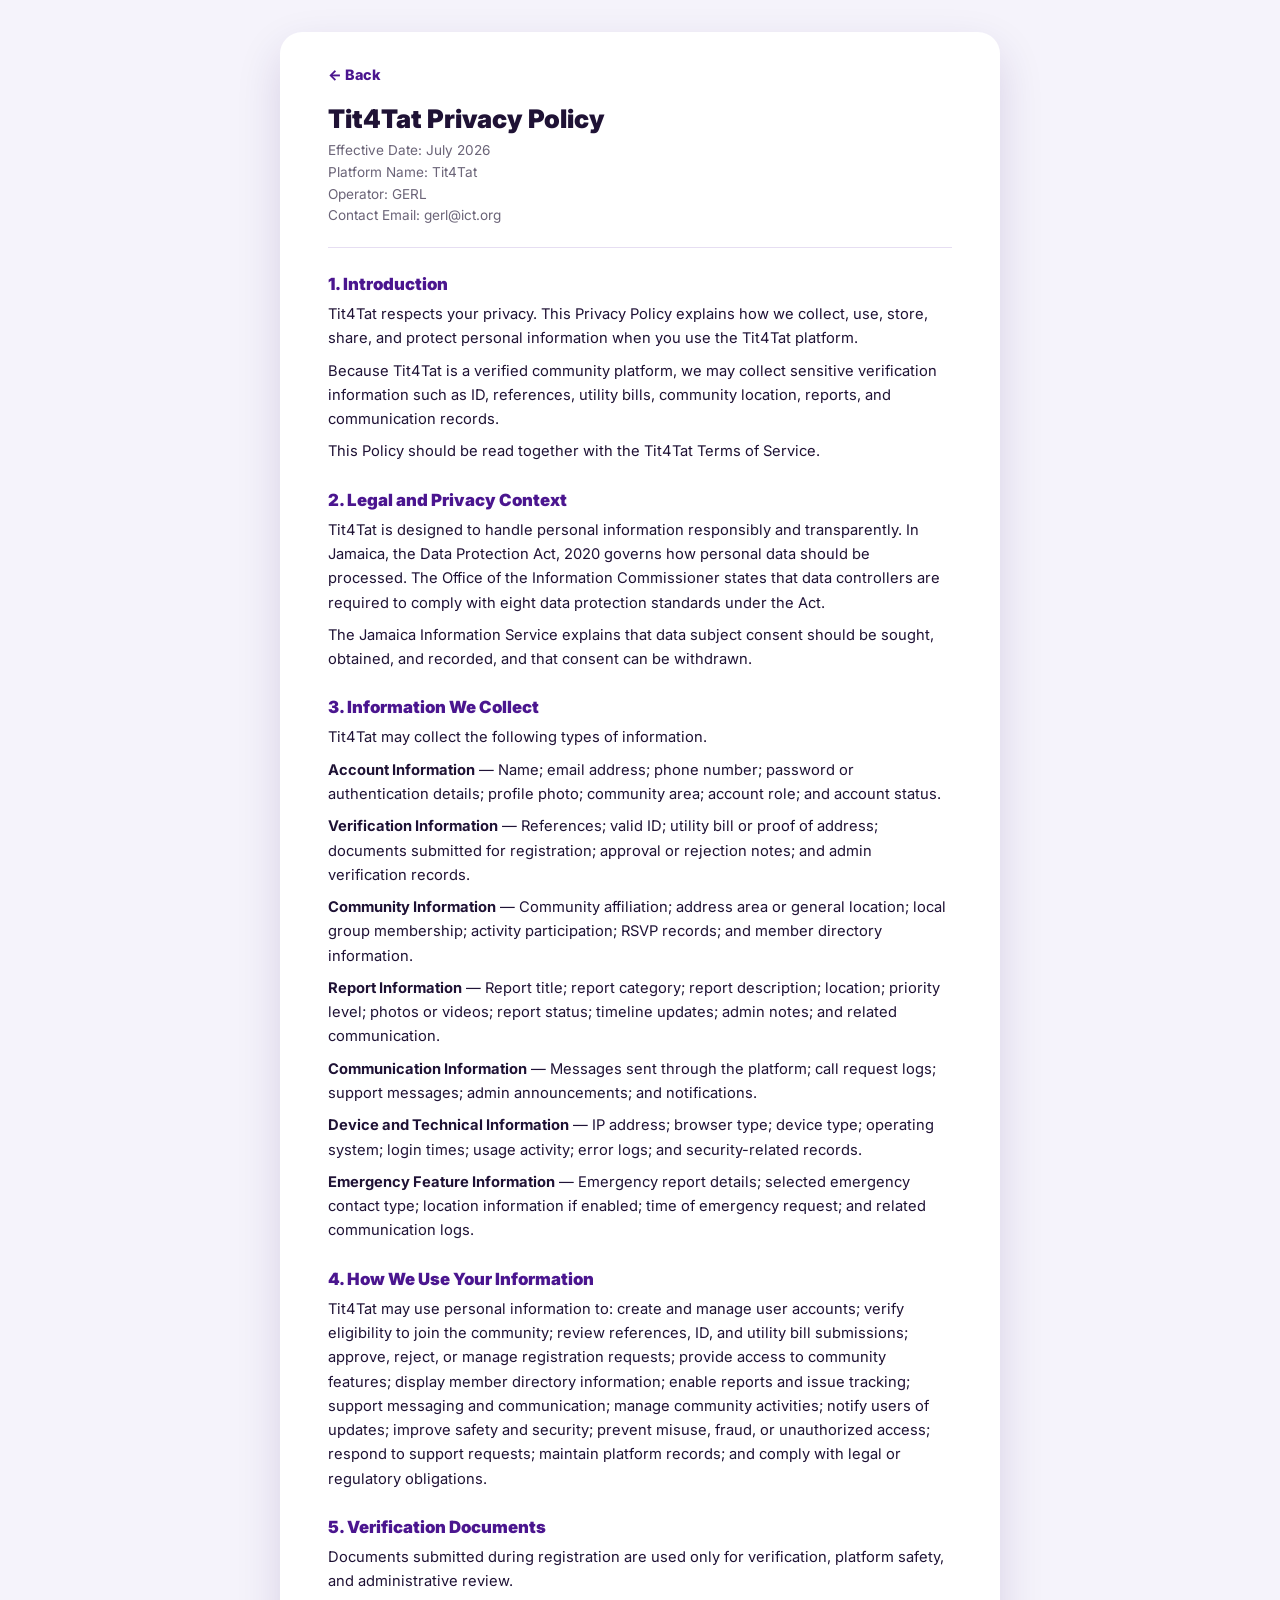
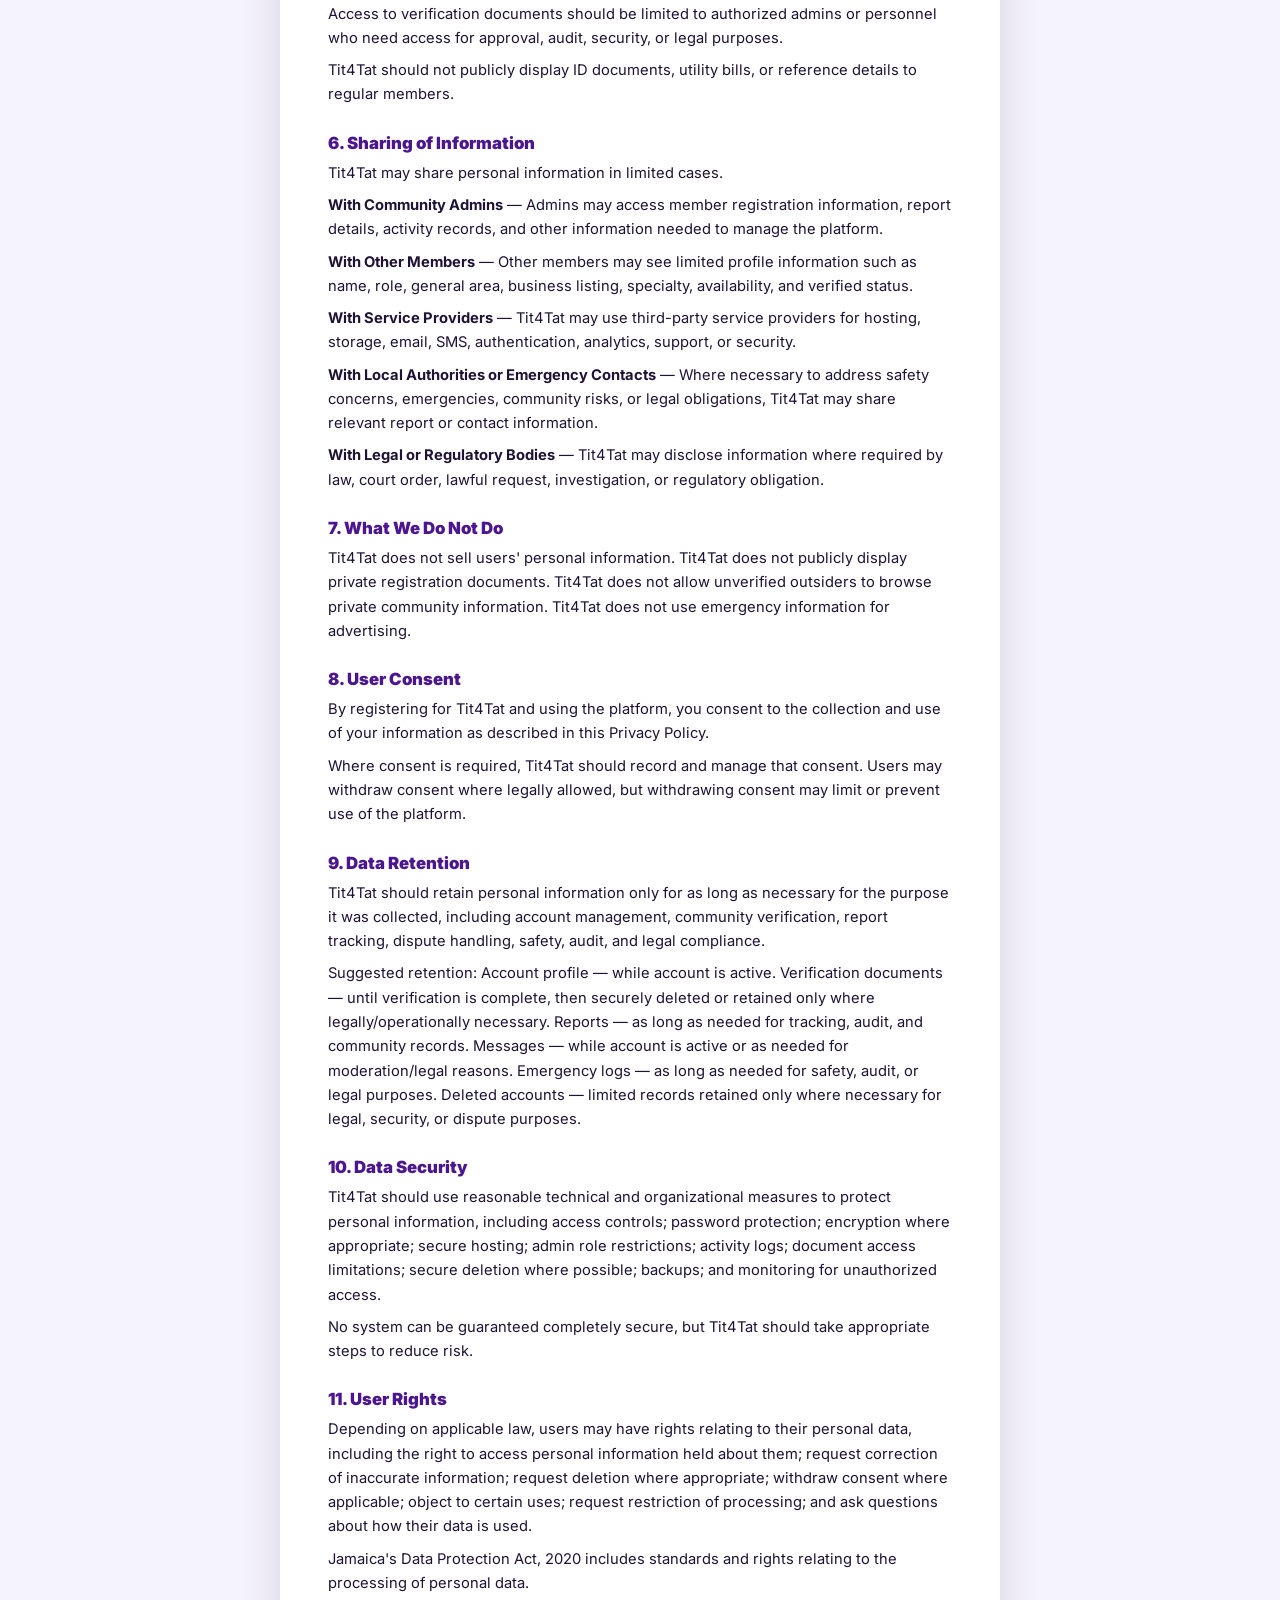
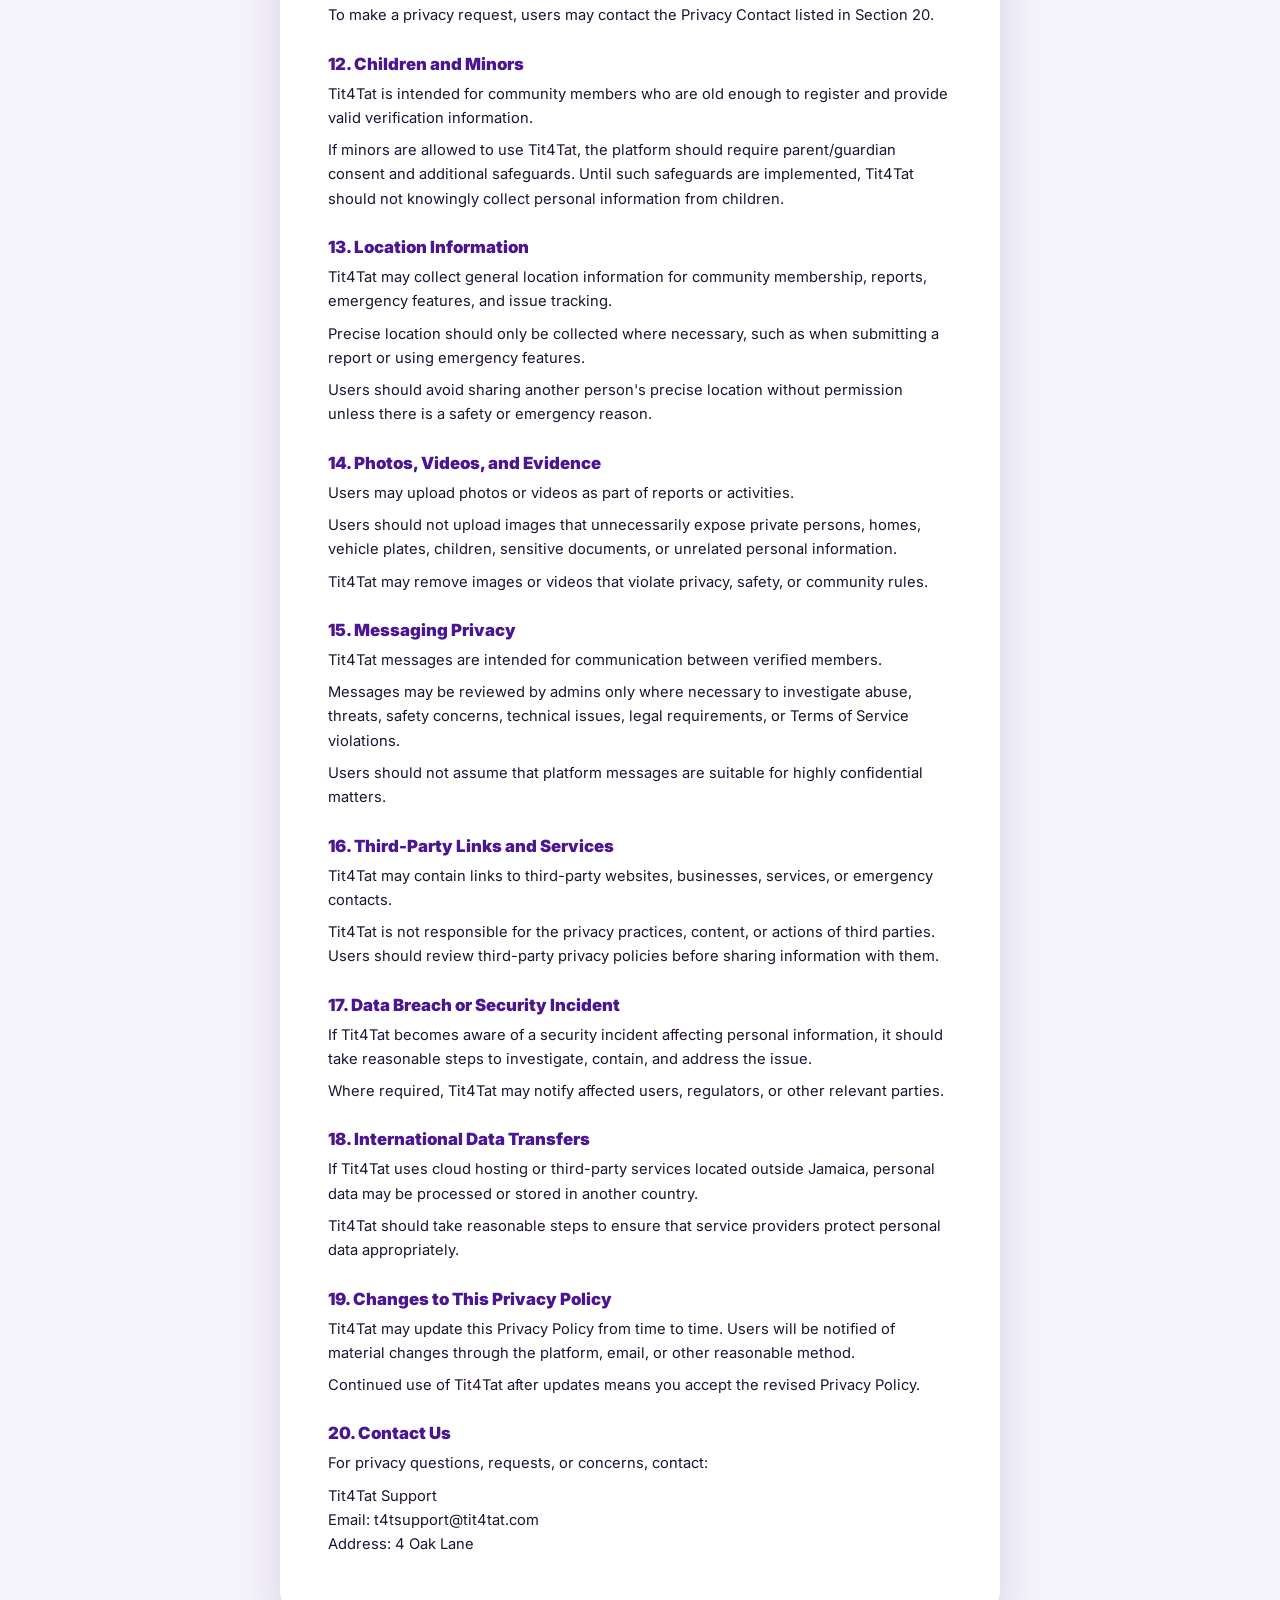
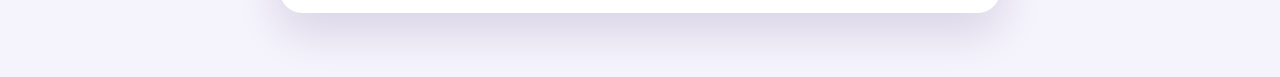
==== privacy.html @ e0fe01f5 "Initial commit: Tit4Tat community portal" ====
<!DOCTYPE html>
<html lang="en">
<head>
  <meta charset="UTF-8" />
  <meta name="viewport" content="width=device-width, initial-scale=1.0" />
  <link rel="preconnect" href="https://fonts.googleapis.com" />
  <link rel="preconnect" href="https://fonts.gstatic.com" crossorigin />
  <link rel="stylesheet" href="https://fonts.googleapis.com/css2?family=Inter:wght@400;500;700;800;900&display=swap" />
  <title>Tit4Tat | Privacy Policy</title>

  <style>
    :root {
      --primary: #4b168f;
      --accent: #7c3aed;
      --text: #1f1235;
      --muted: #6b6478;
      --border: #e6def2;
      --bg: #f5f3fb;
      --card: #ffffff;
      --shadow: 0 18px 45px rgba(46, 16, 101, 0.14);
    }

    * { box-sizing: border-box; margin: 0; padding: 0; font-family: "Inter", "Segoe UI", Arial, sans-serif; }

    body {
      background: var(--bg);
      color: var(--text);
      padding: 32px 16px 64px;
    }

    .doc {
      max-width: 720px;
      margin: 0 auto;
      background: var(--card);
      border-radius: 22px;
      box-shadow: var(--shadow);
      padding: 32px clamp(20px, 5vw, 48px) 48px;
    }

    .back-link {
      display: inline-flex;
      align-items: center;
      gap: 6px;
      color: var(--primary);
      font-weight: 800;
      font-size: 0.9rem;
      text-decoration: none;
      margin-bottom: 20px;
    }
    .back-link:hover { text-decoration: underline; }

    h1 {
      font-size: 1.6rem;
      font-weight: 900;
      margin-bottom: 6px;
    }

    .meta {
      color: var(--muted);
      font-size: 0.85rem;
      line-height: 1.6;
      margin-bottom: 24px;
      padding-bottom: 20px;
      border-bottom: 1px solid var(--border);
    }

    h2 {
      font-size: 1.05rem;
      font-weight: 900;
      color: var(--primary);
      margin: 26px 0 8px;
    }

    p {
      font-size: 0.92rem;
      line-height: 1.65;
      color: var(--text);
      margin-bottom: 8px;
    }
  </style>
</head>
<body>
  <div class="doc">
    <a class="back-link" href="sects.html" onclick="if (window.history.length > 1) { history.back(); return false; }">&larr; Back</a>

    <h1>Tit4Tat Privacy Policy</h1>
    <div class="meta">
      Effective Date: July 2026<br />
      Platform Name: Tit4Tat<br />
      Operator: GERL<br />
      Contact Email: gerl@ict.org
    </div>

    <h2>1. Introduction</h2>
    <p>Tit4Tat respects your privacy. This Privacy Policy explains how we collect, use, store, share, and protect personal information when you use the Tit4Tat platform.</p>
    <p>Because Tit4Tat is a verified community platform, we may collect sensitive verification information such as ID, references, utility bills, community location, reports, and communication records.</p>
    <p>This Policy should be read together with the Tit4Tat Terms of Service.</p>

    <h2>2. Legal and Privacy Context</h2>
    <p>Tit4Tat is designed to handle personal information responsibly and transparently. In Jamaica, the Data Protection Act, 2020 governs how personal data should be processed. The Office of the Information Commissioner states that data controllers are required to comply with eight data protection standards under the Act.</p>
    <p>The Jamaica Information Service explains that data subject consent should be sought, obtained, and recorded, and that consent can be withdrawn.</p>

    <h2>3. Information We Collect</h2>
    <p>Tit4Tat may collect the following types of information.</p>
    <p><strong>Account Information</strong> — Name; email address; phone number; password or authentication details; profile photo; community area; account role; and account status.</p>
    <p><strong>Verification Information</strong> — References; valid ID; utility bill or proof of address; documents submitted for registration; approval or rejection notes; and admin verification records.</p>
    <p><strong>Community Information</strong> — Community affiliation; address area or general location; local group membership; activity participation; RSVP records; and member directory information.</p>
    <p><strong>Report Information</strong> — Report title; report category; report description; location; priority level; photos or videos; report status; timeline updates; admin notes; and related communication.</p>
    <p><strong>Communication Information</strong> — Messages sent through the platform; call request logs; support messages; admin announcements; and notifications.</p>
    <p><strong>Device and Technical Information</strong> — IP address; browser type; device type; operating system; login times; usage activity; error logs; and security-related records.</p>
    <p><strong>Emergency Feature Information</strong> — Emergency report details; selected emergency contact type; location information if enabled; time of emergency request; and related communication logs.</p>

    <h2>4. How We Use Your Information</h2>
    <p>Tit4Tat may use personal information to: create and manage user accounts; verify eligibility to join the community; review references, ID, and utility bill submissions; approve, reject, or manage registration requests; provide access to community features; display member directory information; enable reports and issue tracking; support messaging and communication; manage community activities; notify users of updates; improve safety and security; prevent misuse, fraud, or unauthorized access; respond to support requests; maintain platform records; and comply with legal or regulatory obligations.</p>

    <h2>5. Verification Documents</h2>
    <p>Documents submitted during registration are used only for verification, platform safety, and administrative review.</p>
    <p>Access to verification documents should be limited to authorized admins or personnel who need access for approval, audit, security, or legal purposes.</p>
    <p>Tit4Tat should not publicly display ID documents, utility bills, or reference details to regular members.</p>

    <h2>6. Sharing of Information</h2>
    <p>Tit4Tat may share personal information in limited cases.</p>
    <p><strong>With Community Admins</strong> — Admins may access member registration information, report details, activity records, and other information needed to manage the platform.</p>
    <p><strong>With Other Members</strong> — Other members may see limited profile information such as name, role, general area, business listing, specialty, availability, and verified status.</p>
    <p><strong>With Service Providers</strong> — Tit4Tat may use third-party service providers for hosting, storage, email, SMS, authentication, analytics, support, or security.</p>
    <p><strong>With Local Authorities or Emergency Contacts</strong> — Where necessary to address safety concerns, emergencies, community risks, or legal obligations, Tit4Tat may share relevant report or contact information.</p>
    <p><strong>With Legal or Regulatory Bodies</strong> — Tit4Tat may disclose information where required by law, court order, lawful request, investigation, or regulatory obligation.</p>

    <h2>7. What We Do Not Do</h2>
    <p>Tit4Tat does not sell users' personal information. Tit4Tat does not publicly display private registration documents. Tit4Tat does not allow unverified outsiders to browse private community information. Tit4Tat does not use emergency information for advertising.</p>

    <h2>8. User Consent</h2>
    <p>By registering for Tit4Tat and using the platform, you consent to the collection and use of your information as described in this Privacy Policy.</p>
    <p>Where consent is required, Tit4Tat should record and manage that consent. Users may withdraw consent where legally allowed, but withdrawing consent may limit or prevent use of the platform.</p>

    <h2>9. Data Retention</h2>
    <p>Tit4Tat should retain personal information only for as long as necessary for the purpose it was collected, including account management, community verification, report tracking, dispute handling, safety, audit, and legal compliance.</p>
    <p>Suggested retention: Account profile — while account is active. Verification documents — until verification is complete, then securely deleted or retained only where legally/operationally necessary. Reports — as long as needed for tracking, audit, and community records. Messages — while account is active or as needed for moderation/legal reasons. Emergency logs — as long as needed for safety, audit, or legal purposes. Deleted accounts — limited records retained only where necessary for legal, security, or dispute purposes.</p>

    <h2>10. Data Security</h2>
    <p>Tit4Tat should use reasonable technical and organizational measures to protect personal information, including access controls; password protection; encryption where appropriate; secure hosting; admin role restrictions; activity logs; document access limitations; secure deletion where possible; backups; and monitoring for unauthorized access.</p>
    <p>No system can be guaranteed completely secure, but Tit4Tat should take appropriate steps to reduce risk.</p>

    <h2>11. User Rights</h2>
    <p>Depending on applicable law, users may have rights relating to their personal data, including the right to access personal information held about them; request correction of inaccurate information; request deletion where appropriate; withdraw consent where applicable; object to certain uses; request restriction of processing; and ask questions about how their data is used.</p>
    <p>Jamaica's Data Protection Act, 2020 includes standards and rights relating to the processing of personal data.</p>
    <p>To make a privacy request, users may contact the Privacy Contact listed in Section 20.</p>

    <h2>12. Children and Minors</h2>
    <p>Tit4Tat is intended for community members who are old enough to register and provide valid verification information.</p>
    <p>If minors are allowed to use Tit4Tat, the platform should require parent/guardian consent and additional safeguards. Until such safeguards are implemented, Tit4Tat should not knowingly collect personal information from children.</p>

    <h2>13. Location Information</h2>
    <p>Tit4Tat may collect general location information for community membership, reports, emergency features, and issue tracking.</p>
    <p>Precise location should only be collected where necessary, such as when submitting a report or using emergency features.</p>
    <p>Users should avoid sharing another person's precise location without permission unless there is a safety or emergency reason.</p>

    <h2>14. Photos, Videos, and Evidence</h2>
    <p>Users may upload photos or videos as part of reports or activities.</p>
    <p>Users should not upload images that unnecessarily expose private persons, homes, vehicle plates, children, sensitive documents, or unrelated personal information.</p>
    <p>Tit4Tat may remove images or videos that violate privacy, safety, or community rules.</p>

    <h2>15. Messaging Privacy</h2>
    <p>Tit4Tat messages are intended for communication between verified members.</p>
    <p>Messages may be reviewed by admins only where necessary to investigate abuse, threats, safety concerns, technical issues, legal requirements, or Terms of Service violations.</p>
    <p>Users should not assume that platform messages are suitable for highly confidential matters.</p>

    <h2>16. Third-Party Links and Services</h2>
    <p>Tit4Tat may contain links to third-party websites, businesses, services, or emergency contacts.</p>
    <p>Tit4Tat is not responsible for the privacy practices, content, or actions of third parties. Users should review third-party privacy policies before sharing information with them.</p>

    <h2>17. Data Breach or Security Incident</h2>
    <p>If Tit4Tat becomes aware of a security incident affecting personal information, it should take reasonable steps to investigate, contain, and address the issue.</p>
    <p>Where required, Tit4Tat may notify affected users, regulators, or other relevant parties.</p>

    <h2>18. International Data Transfers</h2>
    <p>If Tit4Tat uses cloud hosting or third-party services located outside Jamaica, personal data may be processed or stored in another country.</p>
    <p>Tit4Tat should take reasonable steps to ensure that service providers protect personal data appropriately.</p>

    <h2>19. Changes to This Privacy Policy</h2>
    <p>Tit4Tat may update this Privacy Policy from time to time. Users will be notified of material changes through the platform, email, or other reasonable method.</p>
    <p>Continued use of Tit4Tat after updates means you accept the revised Privacy Policy.</p>

    <h2>20. Contact Us</h2>
    <p>For privacy questions, requests, or concerns, contact:</p>
    <p>Tit4Tat Support<br />Email: t4tsupport@tit4tat.com<br />Address: 4 Oak Lane</p>
  </div>
</body>
</html>
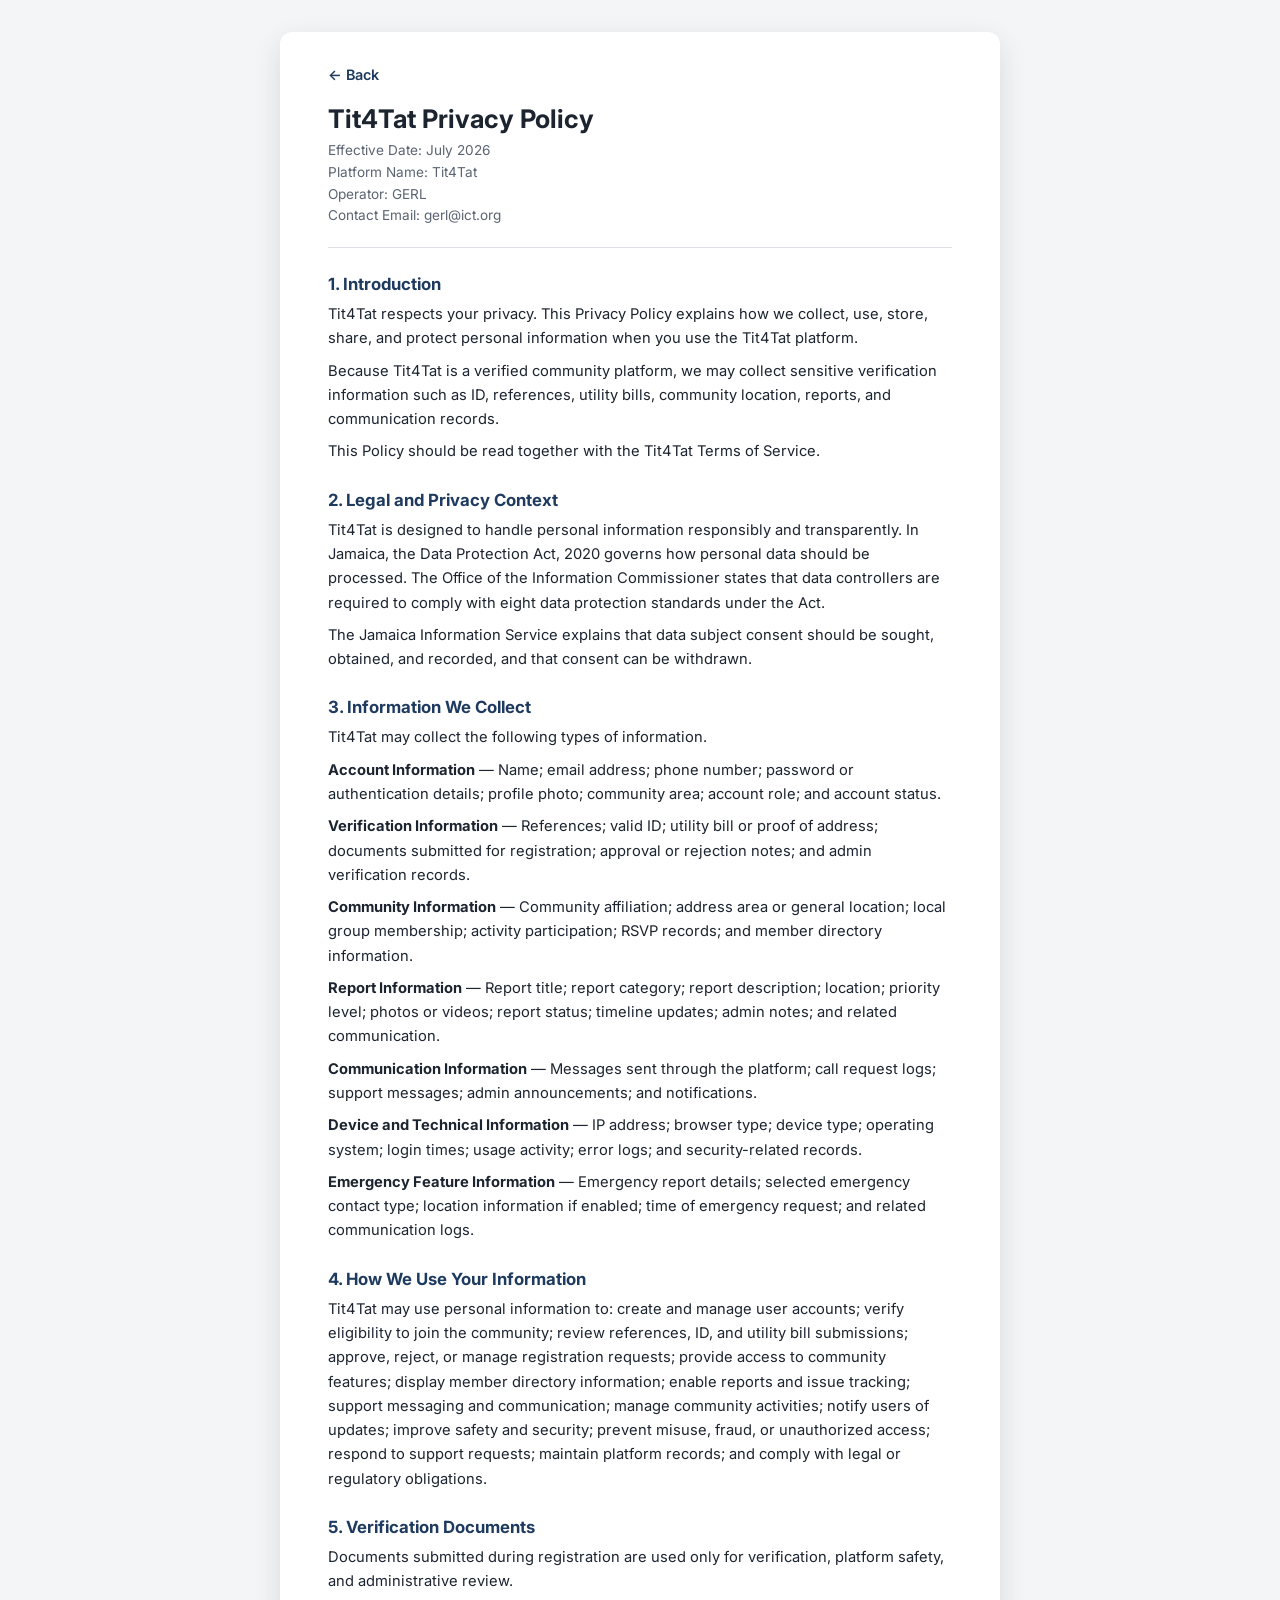
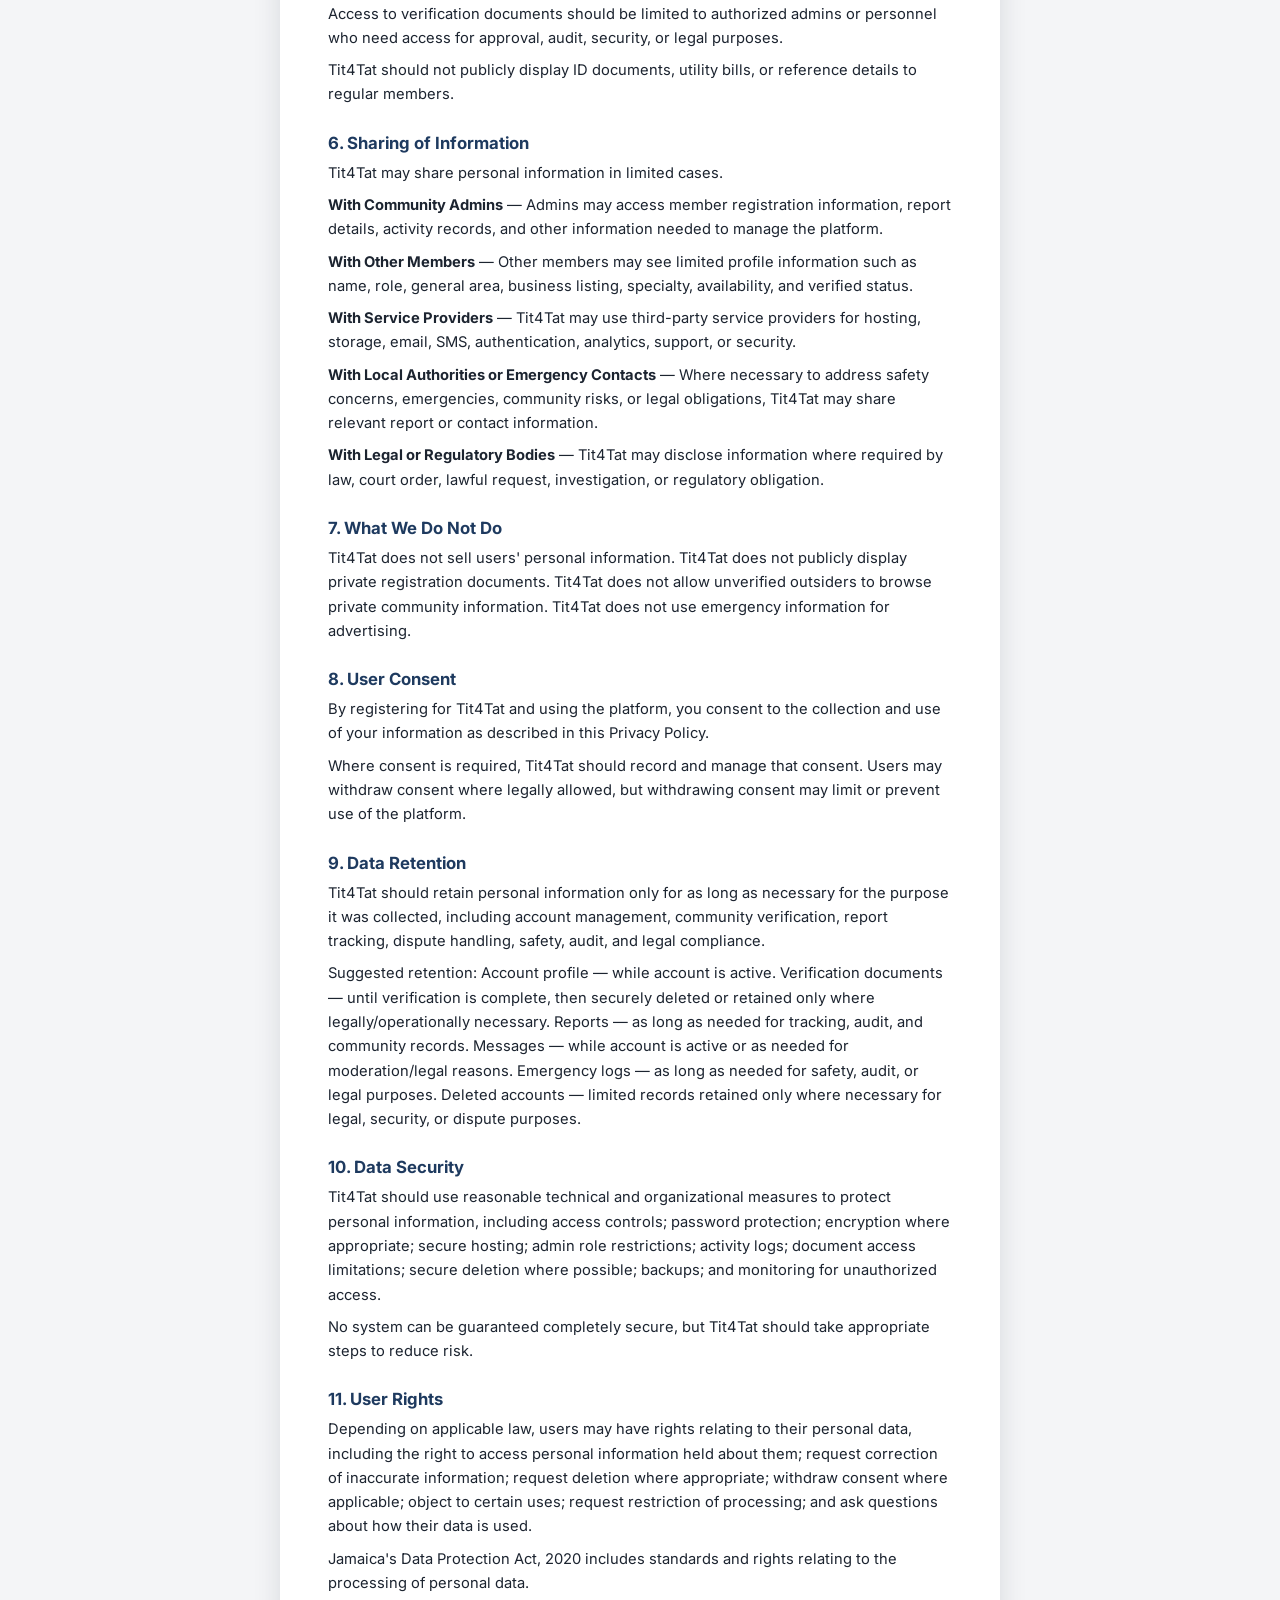
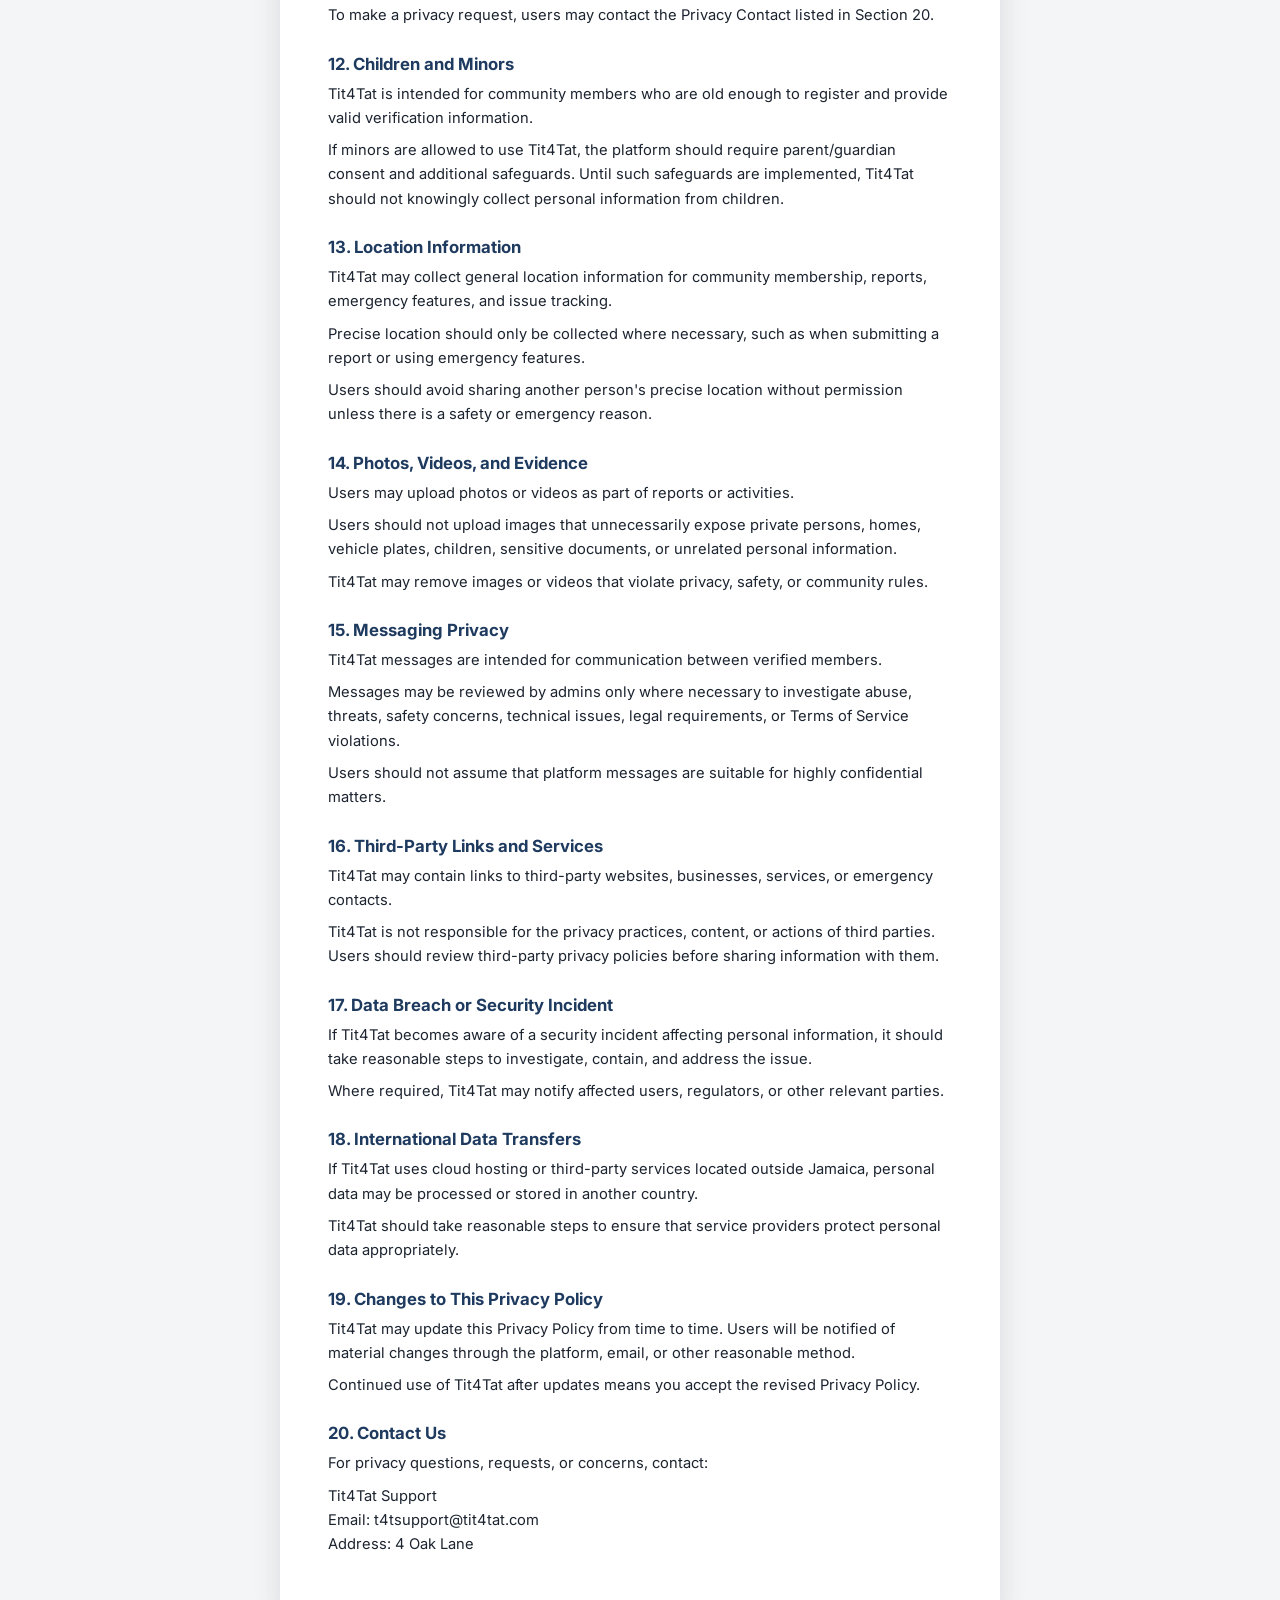
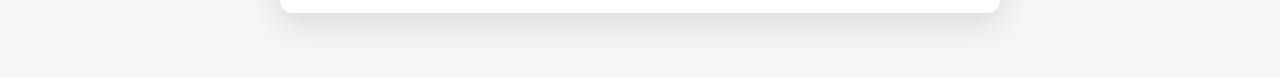
==== commit 980b6dd0: "Revamp visual design and add Super Admin, roles, MFA, and community features - Redesign the entire a" ====
--- a/privacy.html
+++ b/privacy.html
@@ -10,14 +10,14 @@
 
   <style>
     :root {
-      --primary: #4b168f;
-      --accent: #7c3aed;
-      --text: #1f1235;
-      --muted: #6b6478;
-      --border: #e6def2;
-      --bg: #f5f3fb;
+      --primary: #1e3a5f;
+      --accent: #3d6b64;
+      --text: #1c2430;
+      --muted: #5b6472;
+      --border: #dde1e7;
+      --bg: #f4f5f7;
       --card: #ffffff;
-      --shadow: 0 18px 45px rgba(46, 16, 101, 0.14);
+      --shadow: 0 10px 28px rgba(20, 30, 45, 0.12);
     }
 
     * { box-sizing: border-box; margin: 0; padding: 0; font-family: "Inter", "Segoe UI", Arial, sans-serif; }
@@ -32,7 +32,7 @@
       max-width: 720px;
       margin: 0 auto;
       background: var(--card);
-      border-radius: 22px;
+      border-radius: 12px;
       box-shadow: var(--shadow);
       padding: 32px clamp(20px, 5vw, 48px) 48px;
     }
@@ -42,7 +42,7 @@
       align-items: center;
       gap: 6px;
       color: var(--primary);
-      font-weight: 800;
+      font-weight: 600;
       font-size: 0.9rem;
       text-decoration: none;
       margin-bottom: 20px;
@@ -51,7 +51,7 @@
 
     h1 {
       font-size: 1.6rem;
-      font-weight: 900;
+      font-weight: 700;
       margin-bottom: 6px;
     }
 
@@ -66,7 +66,7 @@
 
     h2 {
       font-size: 1.05rem;
-      font-weight: 900;
+      font-weight: 700;
       color: var(--primary);
       margin: 26px 0 8px;
     }
